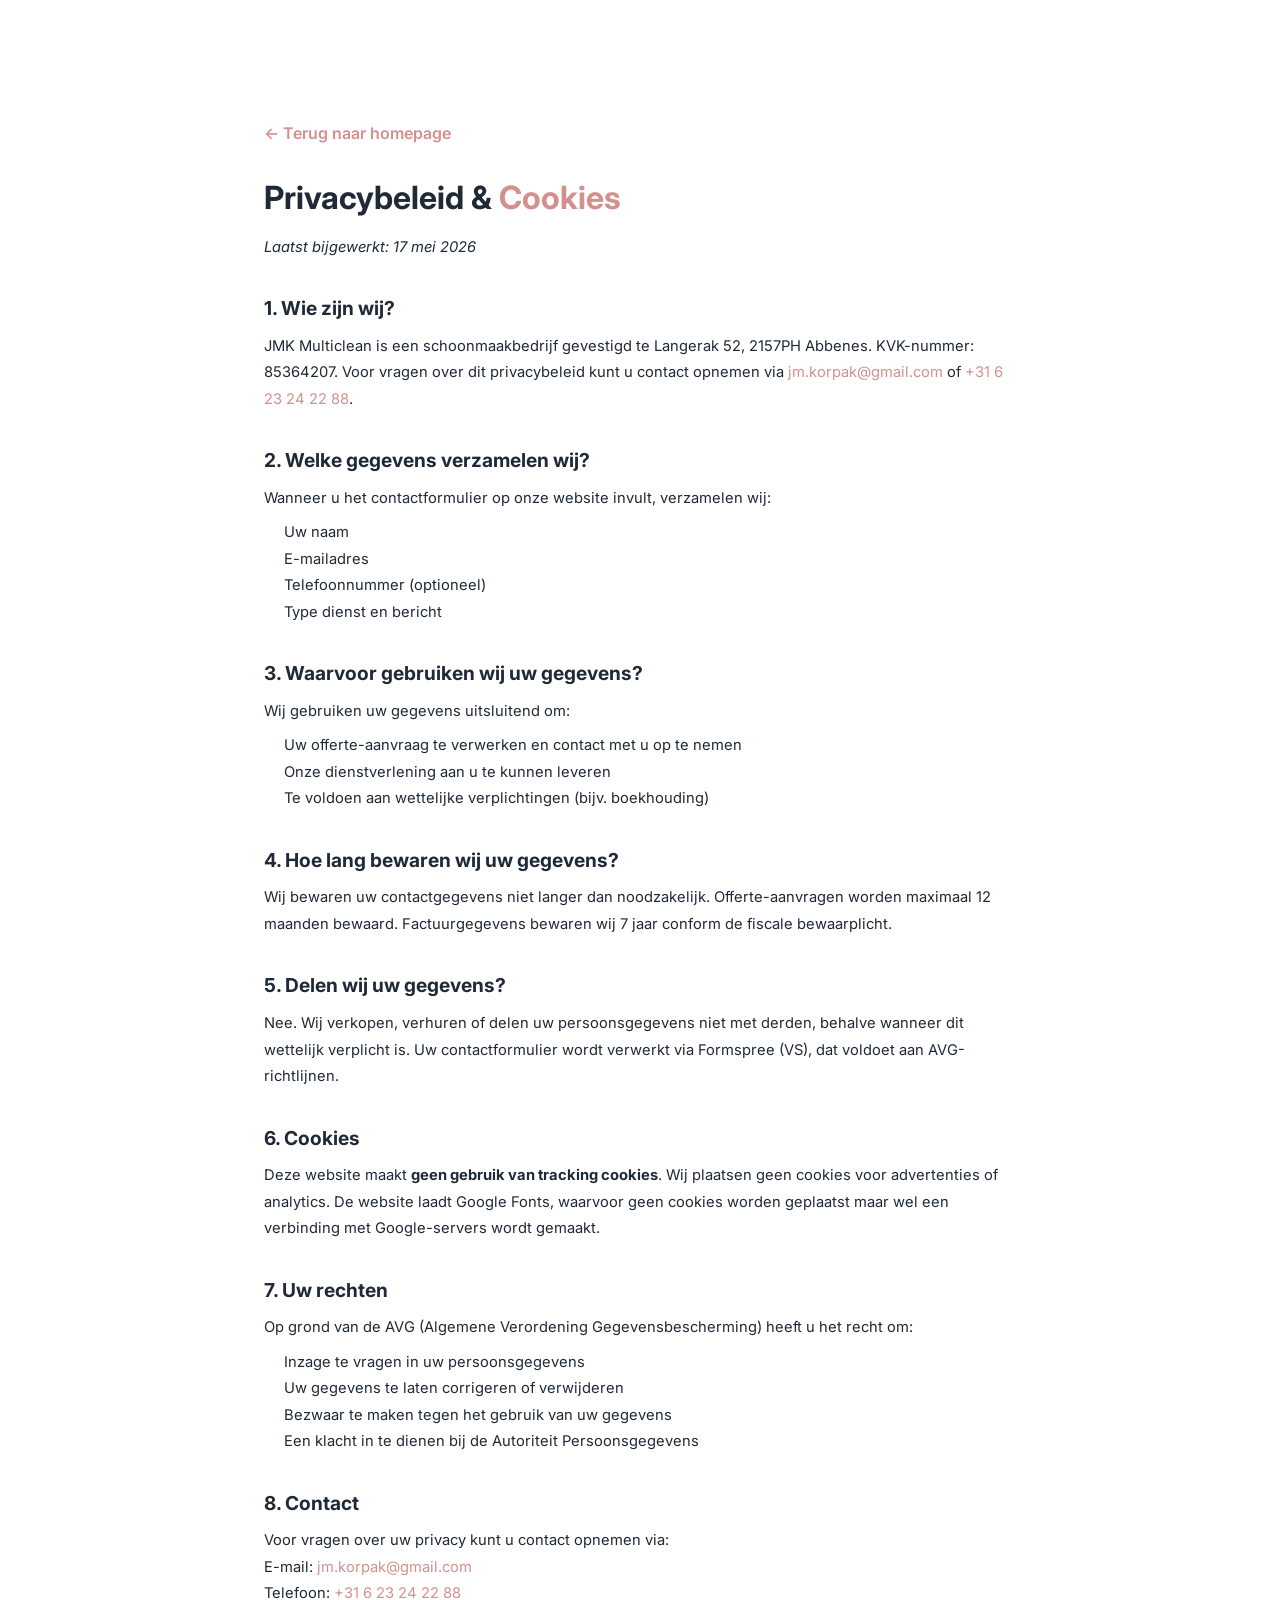
==== privacy.html @ e0b8c44c "Major update: Formspree form, pricing packages, FAQ, privacy page, WebP images, social media templat" ====
<!DOCTYPE html>
<html lang="nl">
<head>
    <meta charset="UTF-8">
    <meta name="viewport" content="width=device-width, initial-scale=1.0">
    <title>Privacy & Cookies | JMK Multiclean</title>
    <meta name="description" content="Privacybeleid en cookieverklaring van JMK Multiclean. Lees hoe wij omgaan met uw persoonsgegevens.">
    <meta name="robots" content="noindex">
    <link rel="icon" type="image/png" href="images/logo.png">
    <link rel="preconnect" href="https://fonts.googleapis.com">
    <link rel="preconnect" href="https://fonts.gstatic.com" crossorigin>
    <link href="https://fonts.googleapis.com/css2?family=Inter:wght@300;400;500;600;700;800&display=swap" rel="stylesheet">
    <link rel="stylesheet" href="styles.css">
    <style>
        .privacy-page { max-width: 800px; margin: 0 auto; padding: 120px 24px 80px; }
        .privacy-page h1 { font-size: 2rem; margin-bottom: 8px; }
        .privacy-page h2 { font-size: 1.2rem; margin-top: 32px; margin-bottom: 8px; color: var(--gray-800); }
        .privacy-page p, .privacy-page li { color: var(--gray-600); line-height: 1.8; font-size: 0.92rem; }
        .privacy-page ul { padding-left: 20px; margin: 8px 0; }
        .privacy-page a { color: var(--pink); }
        .privacy-back { display: inline-flex; align-items: center; gap: 8px; color: var(--pink); text-decoration: none; font-weight: 600; margin-bottom: 24px; }
    </style>
</head>
<body>
    <div class="privacy-page">
        <a href="index.html" class="privacy-back">← Terug naar homepage</a>
        <h1>Privacybeleid & <span class="accent">Cookies</span></h1>
        <p><em>Laatst bijgewerkt: 17 mei 2026</em></p>

        <h2>1. Wie zijn wij?</h2>
        <p>JMK Multiclean is een schoonmaakbedrijf gevestigd te Langerak 52, 2157PH Abbenes. KVK-nummer: 85364207. Voor vragen over dit privacybeleid kunt u contact opnemen via <a href="mailto:jm.korpak@gmail.com">jm.korpak@gmail.com</a> of <a href="tel:+31623242288">+31 6 23 24 22 88</a>.</p>

        <h2>2. Welke gegevens verzamelen wij?</h2>
        <p>Wanneer u het contactformulier op onze website invult, verzamelen wij:</p>
        <ul>
            <li>Uw naam</li>
            <li>E-mailadres</li>
            <li>Telefoonnummer (optioneel)</li>
            <li>Type dienst en bericht</li>
        </ul>

        <h2>3. Waarvoor gebruiken wij uw gegevens?</h2>
        <p>Wij gebruiken uw gegevens uitsluitend om:</p>
        <ul>
            <li>Uw offerte-aanvraag te verwerken en contact met u op te nemen</li>
            <li>Onze dienstverlening aan u te kunnen leveren</li>
            <li>Te voldoen aan wettelijke verplichtingen (bijv. boekhouding)</li>
        </ul>

        <h2>4. Hoe lang bewaren wij uw gegevens?</h2>
        <p>Wij bewaren uw contactgegevens niet langer dan noodzakelijk. Offerte-aanvragen worden maximaal 12 maanden bewaard. Factuurgegevens bewaren wij 7 jaar conform de fiscale bewaarplicht.</p>

        <h2>5. Delen wij uw gegevens?</h2>
        <p>Nee. Wij verkopen, verhuren of delen uw persoonsgegevens niet met derden, behalve wanneer dit wettelijk verplicht is. Uw contactformulier wordt verwerkt via Formspree (VS), dat voldoet aan AVG-richtlijnen.</p>

        <h2>6. Cookies</h2>
        <p>Deze website maakt <strong>geen gebruik van tracking cookies</strong>. Wij plaatsen geen cookies voor advertenties of analytics. De website laadt Google Fonts, waarvoor geen cookies worden geplaatst maar wel een verbinding met Google-servers wordt gemaakt.</p>

        <h2>7. Uw rechten</h2>
        <p>Op grond van de AVG (Algemene Verordening Gegevensbescherming) heeft u het recht om:</p>
        <ul>
            <li>Inzage te vragen in uw persoonsgegevens</li>
            <li>Uw gegevens te laten corrigeren of verwijderen</li>
            <li>Bezwaar te maken tegen het gebruik van uw gegevens</li>
            <li>Een klacht in te dienen bij de Autoriteit Persoonsgegevens</li>
        </ul>

        <h2>8. Contact</h2>
        <p>Voor vragen over uw privacy kunt u contact opnemen via:<br>
        E-mail: <a href="mailto:jm.korpak@gmail.com">jm.korpak@gmail.com</a><br>
        Telefoon: <a href="tel:+31623242288">+31 6 23 24 22 88</a></p>
    </div>
</body>
</html>
---- styles.css ----
/* ===== DESIGN TOKENS ===== */
:root {
    --pink: #D4908F;
    --pink-light: #F2D0CF;
    --pink-dark: #B8706F;
    --magenta: #C0627E;
    --white: #FFFFFF;
    --gray-50: #F9FAFB;
    --gray-100: #F3F4F6;
    --gray-200: #E5E7EB;
    --gray-300: #D1D5DB;
    --gray-500: #6B7280;
    --gray-700: #374151;
    --gray-800: #1F2937;
    --gray-900: #111827;
    --gradient: linear-gradient(135deg, var(--pink) 0%, var(--magenta) 100%);
    --shadow-sm: 0 1px 3px rgba(0,0,0,0.08);
    --shadow-md: 0 4px 20px rgba(0,0,0,0.08);
    --shadow-lg: 0 10px 40px rgba(0,0,0,0.12);
    --shadow-pink: 0 8px 30px rgba(212,144,143,0.3);
    --radius-sm: 8px;
    --radius-md: 12px;
    --radius-lg: 20px;
    --radius-xl: 28px;
    --transition: 0.3s cubic-bezier(0.4, 0, 0.2, 1);
}

/* ===== RESET & BASE ===== */
*, *::before, *::after { margin: 0; padding: 0; box-sizing: border-box; }
html { scroll-behavior: smooth; scroll-padding-top: 80px; }
body {
    font-family: 'Inter', -apple-system, sans-serif;
    color: var(--gray-800);
    background: var(--white);
    line-height: 1.7;
    overflow-x: hidden;
}
a { text-decoration: none; color: inherit; transition: var(--transition); }
img { max-width: 100%; height: auto; display: block; }
ul { list-style: none; }

.container { max-width: 1200px; margin: 0 auto; padding: 0 24px; }
.accent { color: var(--pink); }
.gradient-text {
    background: var(--gradient);
    -webkit-background-clip: text;
    -webkit-text-fill-color: transparent;
    background-clip: text;
}

/* ===== NAVBAR ===== */
.navbar {
    position: fixed; top: 0; left: 0; right: 0; z-index: 1000;
    padding: 16px 0;
    background: rgba(255,255,255,0.85);
    backdrop-filter: blur(20px);
    -webkit-backdrop-filter: blur(20px);
    border-bottom: 1px solid transparent;
    transition: var(--transition);
}
.navbar.scrolled {
    padding: 10px 0;
    border-bottom-color: var(--gray-200);
    box-shadow: var(--shadow-sm);
}
.nav-container { display: flex; align-items: center; justify-content: space-between; }
.nav-logo { display: flex; align-items: center; gap: 10px; font-weight: 700; font-size: 1.25rem; }
.nav-logo-img { width: 40px; height: 40px; border-radius: 50%; object-fit: cover; }
.nav-menu { display: flex; align-items: center; gap: 8px; }
.nav-link {
    padding: 8px 16px; border-radius: var(--radius-sm);
    font-size: 0.9rem; font-weight: 500; color: var(--gray-700);
    transition: var(--transition);
}
.nav-link:hover { color: var(--pink); background: var(--gray-50); }
.nav-cta {
    background: var(--gradient) !important; color: var(--white) !important;
    border-radius: var(--radius-xl) !important; padding: 10px 24px !important;
    font-weight: 600 !important;
}
.nav-cta:hover { box-shadow: var(--shadow-pink); transform: translateY(-1px); }
.nav-toggle { display: none; flex-direction: column; gap: 5px; background: none; border: none; cursor: pointer; padding: 4px; }
.nav-toggle span { display: block; width: 24px; height: 2px; background: var(--gray-800); border-radius: 2px; transition: var(--transition); }

/* ===== BUTTONS ===== */
.btn {
    display: inline-flex; align-items: center; gap: 8px;
    padding: 12px 28px; border-radius: var(--radius-xl);
    font-weight: 600; font-size: 0.95rem; border: none; cursor: pointer;
    transition: var(--transition); font-family: inherit;
}
.btn-primary { background: var(--gradient); color: var(--white); }
.btn-primary:hover { box-shadow: var(--shadow-pink); transform: translateY(-2px); }
.btn-outline {
    background: rgba(255,255,255,0.15); color: var(--white);
    border: 2px solid rgba(255,255,255,0.4);
    backdrop-filter: blur(10px);
}
.btn-outline:hover { background: var(--white); color: var(--gray-800); }
.btn-lg { padding: 16px 36px; font-size: 1rem; }
.btn-full { width: 100%; justify-content: center; }

/* ===== HERO ===== */
.hero {
    position: relative; min-height: 100vh;
    display: flex; align-items: center; justify-content: center;
    background: url('images/hero-bg.png') center/cover no-repeat;
    overflow: hidden;
}
.hero-overlay {
    position: absolute; inset: 0;
    background: linear-gradient(135deg, rgba(17,24,39,0.85) 0%, rgba(31,41,55,0.7) 50%, rgba(192,98,126,0.4) 100%);
}
.hero-particles { position: absolute; inset: 0; pointer-events: none; }
.hero-content { position: relative; z-index: 2; text-align: center; padding: 120px 0 80px; }
.hero-badge {
    display: inline-flex; align-items: center; gap: 8px;
    padding: 8px 20px; border-radius: var(--radius-xl);
    background: rgba(255,255,255,0.1); backdrop-filter: blur(10px);
    border: 1px solid rgba(255,255,255,0.2);
    color: var(--pink-light); font-size: 0.85rem; font-weight: 500;
    margin-bottom: 24px;
    animation: fadeInDown 0.8s ease;
}
.hero-title {
    font-size: clamp(2.5rem, 6vw, 4.5rem); font-weight: 800;
    color: var(--white); line-height: 1.15; margin-bottom: 24px;
    animation: fadeInUp 0.8s ease 0.2s both;
}
.hero-subtitle {
    font-size: clamp(1rem, 2vw, 1.2rem); color: rgba(255,255,255,0.8);
    max-width: 600px; margin: 0 auto 40px; line-height: 1.8;
    animation: fadeInUp 0.8s ease 0.4s both;
}
.hero-buttons {
    display: flex; gap: 16px; justify-content: center; flex-wrap: wrap;
    animation: fadeInUp 0.8s ease 0.6s both;
}
.hero-stats {
    display: flex; justify-content: center; align-items: center; gap: 32px;
    margin-top: 60px; animation: fadeInUp 0.8s ease 0.8s both;
}
.hero-stat { text-align: center; color: var(--white); display: flex; flex-direction: column; align-items: center; gap: 8px; }
.hero-stat-icon { stroke: var(--pink-light); }
.hero-stat-number { font-size: 2rem; font-weight: 800; color: var(--pink-light); }
.hero-stat-label { display: block; font-size: 0.8rem; color: rgba(255,255,255,0.7); font-weight: 500; letter-spacing: 0.5px; }
.hero-stat-divider { width: 1px; height: 40px; background: rgba(255,255,255,0.2); }
.hero-scroll {
    position: absolute; bottom: 32px; left: 50%; transform: translateX(-50%); z-index: 2;
}
.scroll-indicator {
    width: 28px; height: 44px; border: 2px solid rgba(255,255,255,0.3);
    border-radius: 14px; display: flex; justify-content: center; padding-top: 8px;
}
.scroll-dot {
    width: 4px; height: 8px; background: var(--pink-light); border-radius: 2px;
    animation: scrollBounce 2s infinite;
}

/* ===== SECTIONS ===== */
.section { padding: 100px 0; }
.section-light { background: var(--white); }
.section-gray { background: var(--gray-50); }
.section-dark { background: var(--gray-900); }
.section-header { text-align: center; max-width: 640px; margin: 0 auto 64px; }
.section-label {
    display: inline-block; font-size: 0.8rem; font-weight: 600;
    text-transform: uppercase; letter-spacing: 2px; color: var(--pink);
    margin-bottom: 12px;
}
.section-label-light { color: var(--pink-light); }
.section-title { font-size: clamp(1.8rem, 4vw, 2.8rem); font-weight: 800; line-height: 1.2; margin-bottom: 16px; }
.section-title-light { color: var(--white); }
.section-subtitle { font-size: 1.05rem; color: var(--gray-500); line-height: 1.8; }
.section-text { font-size: 1.05rem; color: var(--gray-500); line-height: 1.8; margin-bottom: 20px; }

/* ===== ABOUT ===== */
.about-grid { display: grid; grid-template-columns: 1fr 1fr; gap: 64px; align-items: center; }
.about-image { position: relative; border-radius: var(--radius-lg); overflow: hidden; }
.about-image img { width: 100%; height: 400px; object-fit: cover; }
.about-image-badge {
    position: absolute; bottom: -20px; right: -20px;
    background: var(--gradient); color: var(--white);
    padding: 20px 24px; border-radius: var(--radius-md);
    text-align: center; box-shadow: var(--shadow-pink);
}
.badge-number { display: block; font-size: 2rem; font-weight: 800; line-height: 1; }
.badge-text { font-size: 0.75rem; font-weight: 500; opacity: 0.9; }
.about-features { display: grid; grid-template-columns: 1fr 1fr; gap: 12px; margin-top: 24px; }
.about-feature {
    display: flex; align-items: center; gap: 10px;
    padding: 10px 14px; border-radius: var(--radius-sm);
    background: var(--gray-50); font-size: 0.9rem; font-weight: 500;
}
.about-feature-icon {
    width: 24px; height: 24px; border-radius: 50%;
    background: var(--gradient); color: var(--white);
    display: flex; align-items: center; justify-content: center;
    font-size: 0.7rem; flex-shrink: 0;
}

/* ===== SERVICES ===== */
.services-grid { display: grid; grid-template-columns: repeat(3, 1fr); gap: 24px; }
.service-card {
    background: var(--white); padding: 36px 28px; border-radius: var(--radius-lg);
    border: 1px solid var(--gray-200); transition: var(--transition);
    position: relative; overflow: hidden; cursor: pointer;
}
.service-card::before {
    content: ''; position: absolute; top: 0; left: 0; right: 0; height: 3px;
    background: var(--gradient); transform: scaleX(0); transition: var(--transition);
    transform-origin: left;
}
.service-card:hover { transform: translateY(-6px); box-shadow: var(--shadow-lg); border-color: var(--pink-light); }
.service-card:hover::before { transform: scaleX(1); }
.service-icon { font-size: 2.5rem; margin-bottom: 20px; }
.service-icon-wrap {
    width: 56px; height: 56px; border-radius: var(--radius-md);
    background: rgba(212,144,143,0.1); display: flex; align-items: center;
    justify-content: center; margin-bottom: 20px; transition: var(--transition);
}
.service-card:hover .service-icon-wrap { background: rgba(212,144,143,0.2); }
.service-title { font-size: 1.15rem; font-weight: 700; margin-bottom: 12px; }
.service-desc { font-size: 0.9rem; color: var(--gray-500); line-height: 1.7; margin-bottom: 16px; }
.service-link {
    font-size: 0.85rem; font-weight: 600; color: var(--pink);
    transition: var(--transition); display: inline-flex; align-items: center; gap: 4px;
}
.service-link:hover { color: var(--magenta); gap: 8px; }
.service-arrow {
    position: absolute; bottom: 20px; right: 20px;
    font-size: 1.2rem; color: var(--pink); opacity: 0;
    transition: var(--transition); transform: translateX(-8px);
}
.service-card:hover .service-arrow { opacity: 1; transform: translateX(0); }

/* ===== BENEFITS ===== */
.benefits-grid { display: grid; grid-template-columns: repeat(4, 1fr); gap: 24px; }
.benefit-card {
    background: rgba(255,255,255,0.05); border: 1px solid rgba(255,255,255,0.1);
    padding: 36px 28px; border-radius: var(--radius-lg);
    transition: var(--transition);
}
.benefit-card:hover { background: rgba(255,255,255,0.08); transform: translateY(-4px); border-color: var(--pink); }
.benefit-number { font-size: 3rem; font-weight: 800; color: var(--pink); opacity: 0.4; line-height: 1; margin-bottom: 16px; }
.benefit-card:hover .benefit-number { opacity: 1; }
.benefit-title { font-size: 1.15rem; font-weight: 700; color: var(--white); margin-bottom: 12px; }
.benefit-desc { font-size: 0.9rem; color: rgba(255,255,255,0.6); line-height: 1.7; }
.benefits-quote {
    text-align: center; margin-top: 56px; padding: 40px;
    border-left: 3px solid var(--pink); background: rgba(255,255,255,0.03);
    border-radius: 0 var(--radius-md) var(--radius-md) 0;
}
.benefits-quote blockquote { font-size: 1.1rem; color: rgba(255,255,255,0.7); font-style: italic; line-height: 1.8; }

/* ===== TESTIMONIALS ===== */
.testimonials-grid { display: grid; grid-template-columns: repeat(3, 1fr); gap: 24px; }
.testimonial-card {
    background: var(--white); padding: 32px; border-radius: var(--radius-lg);
    border: 1px solid var(--gray-200); transition: var(--transition);
    display: flex; flex-direction: column; gap: 20px;
}
.testimonial-card:hover { transform: translateY(-4px); box-shadow: var(--shadow-md); border-color: var(--pink-light); }
.testimonial-stars { display: flex; gap: 2px; }
.testimonial-text { font-size: 0.95rem; color: var(--gray-700); line-height: 1.8; font-style: italic; flex: 1; }
.testimonial-author { display: flex; align-items: center; gap: 12px; }
.testimonial-avatar {
    width: 44px; height: 44px; border-radius: 50%; background: var(--gradient);
    color: var(--white); display: flex; align-items: center; justify-content: center;
    font-weight: 700; font-size: 0.85rem; flex-shrink: 0;
}
.testimonial-name { display: block; font-weight: 700; font-size: 0.9rem; color: var(--gray-800); }
.testimonial-role { display: block; font-size: 0.8rem; color: var(--gray-500); }

/* ===== B2B BANNER ===== */
.b2b-banner {
    background: var(--gradient); padding: 48px 0;
}
.b2b-container { display: flex; align-items: center; justify-content: space-between; gap: 32px; }
.b2b-content h3 { color: var(--white); font-size: 1.3rem; font-weight: 700; margin-bottom: 8px; }
.b2b-content p { color: rgba(255,255,255,0.85); font-size: 0.95rem; max-width: 600px; }
.b2b-banner .btn { background: var(--white); color: var(--gray-800); font-weight: 700; white-space: nowrap; }
.b2b-banner .btn:hover { box-shadow: var(--shadow-lg); transform: translateY(-2px); }

/* ===== SERVICE AREA BADGE ===== */
.service-area-badge {
    display: flex; align-items: center; gap: 10px; margin-top: 24px;
    padding: 14px 18px; border-radius: var(--radius-sm);
    background: rgba(212,144,143,0.08); border: 1px solid rgba(212,144,143,0.2);
    font-size: 0.85rem; color: var(--gray-700); line-height: 1.5;
}
.service-area-badge svg { flex-shrink: 0; }

/* ===== EXTRA SERVICES ===== */
.extra-services-grid { display: grid; grid-template-columns: repeat(2, 1fr); gap: 16px; }
.extra-service-card {
    display: flex; align-items: flex-start; gap: 16px;
    padding: 20px 24px; border-radius: var(--radius-md);
    background: var(--white); border: 1px solid var(--gray-200);
    transition: var(--transition);
}
.extra-service-card:hover { border-color: var(--pink-light); box-shadow: var(--shadow-sm); transform: translateY(-2px); }
.extra-service-icon {
    width: 44px; height: 44px; min-width: 44px;
    background: rgba(212,144,143,0.1); border-radius: var(--radius-sm);
    display: flex; align-items: center; justify-content: center;
}
.extra-service-title { font-size: 0.95rem; font-weight: 700; color: var(--gray-800); margin-bottom: 4px; }
.extra-service-desc { font-size: 0.82rem; color: var(--gray-600); line-height: 1.6; }
.extra-services-cta {
    text-align: center; margin-top: 40px;
    padding: 32px; background: rgba(212,144,143,0.06);
    border-radius: var(--radius-lg); border: 1px dashed rgba(212,144,143,0.3);
}
.extra-services-cta p { margin-bottom: 16px; color: var(--gray-700); font-size: 0.95rem; }

/* ===== PRICING ===== */
.pricing-grid { display: grid; grid-template-columns: repeat(3, 1fr); gap: 24px; align-items: start; }
.pricing-card {
    background: var(--white); border: 1px solid var(--gray-200); border-radius: var(--radius-lg);
    padding: 32px 28px; text-align: center; position: relative; transition: var(--transition);
}
.pricing-card:hover { transform: translateY(-4px); box-shadow: var(--shadow-lg); }
.pricing-card-popular { border: 2px solid var(--pink); box-shadow: var(--shadow-md); transform: scale(1.03); }
.pricing-card-popular:hover { transform: scale(1.03) translateY(-4px); }
.pricing-badge {
    position: absolute; top: -14px; left: 50%; transform: translateX(-50%);
    background: var(--gradient); color: white; padding: 6px 20px; border-radius: 20px;
    font-size: 0.75rem; font-weight: 700; text-transform: uppercase; letter-spacing: 0.5px;
}
.pricing-header h3 { font-size: 1.3rem; font-weight: 800; margin-bottom: 4px; }
.pricing-desc { color: var(--gray-500); font-size: 0.85rem; }
.pricing-price { margin: 24px 0; }
.pricing-amount { font-size: 2.8rem; font-weight: 800; color: var(--gray-800); }
.pricing-period { display: block; color: var(--gray-500); font-size: 0.82rem; margin-top: 2px; }
.pricing-features { list-style: none; text-align: left; margin: 24px 0; }
.pricing-features li { padding: 8px 0; font-size: 0.88rem; color: var(--gray-700); border-bottom: 1px solid var(--gray-100); }
.pricing-features li:last-child { border-bottom: none; }
.pricing-example {
    background: rgba(212,144,143,0.08); padding: 12px; border-radius: var(--radius-sm);
    font-size: 0.82rem; color: var(--gray-600); margin-bottom: 20px;
}
.pricing-card .btn { width: 100%; justify-content: center; }

/* ===== FAQ ===== */
.faq-grid { max-width: 800px; margin: 0 auto; }
.faq-item { border-bottom: 1px solid var(--gray-200); }
.faq-question {
    width: 100%; display: flex; justify-content: space-between; align-items: center;
    padding: 20px 0; background: none; border: none; cursor: pointer;
    font-size: 1rem; font-weight: 600; color: var(--gray-800); text-align: left;
    font-family: inherit; transition: var(--transition);
}
.faq-question:hover { color: var(--pink); }
.faq-question svg { flex-shrink: 0; transition: transform 0.3s ease; }
.faq-item.active .faq-question svg { transform: rotate(180deg); }
.faq-answer { max-height: 0; overflow: hidden; transition: max-height 0.3s ease, padding 0.3s ease; }
.faq-item.active .faq-answer { max-height: 200px; padding-bottom: 20px; }
.faq-answer p { color: var(--gray-600); font-size: 0.9rem; line-height: 1.7; }

/* ===== PROCESS ===== */
.process-grid { display: grid; grid-template-columns: repeat(4, 1fr); gap: 24px; position: relative; }
.process-step { text-align: center; position: relative; padding: 0 12px; }
.process-step-number {
    width: 64px; height: 64px; margin: 0 auto 24px;
    background: var(--gradient); color: var(--white);
    border-radius: 50%; display: flex; align-items: center; justify-content: center;
    font-size: 1.5rem; font-weight: 800; position: relative; z-index: 2;
    box-shadow: var(--shadow-pink);
}
.process-step-connector {
    position: absolute; top: 32px; left: calc(50% + 32px); right: calc(-50% + 32px);
    height: 2px; background: var(--pink-light); z-index: 1;
}
.process-step:last-child .process-step-connector { display: none; }
.process-step-title { font-size: 1.1rem; font-weight: 700; margin-bottom: 8px; }
.process-step-desc { font-size: 0.9rem; color: var(--gray-500); line-height: 1.7; }

/* ===== CONTACT ===== */
.contact-grid { display: grid; grid-template-columns: 1fr 1.2fr; gap: 48px; align-items: start; }
.contact-info-card {
    background: var(--white); padding: 36px; border-radius: var(--radius-lg);
    border: 1px solid var(--gray-200); box-shadow: var(--shadow-sm);
}
.contact-info-card h3 { font-size: 1.3rem; font-weight: 700; margin-bottom: 24px; }
.contact-item { display: flex; align-items: center; gap: 16px; padding: 14px 0; border-bottom: 1px solid var(--gray-100); }
.contact-item:last-child { border-bottom: none; }
.contact-item-icon { font-size: 1.3rem; }
.contact-item-label { display: block; font-size: 0.75rem; color: var(--gray-500); text-transform: uppercase; letter-spacing: 1px; }
.contact-item-value { font-weight: 600; font-size: 0.95rem; color: var(--gray-800); }
a.contact-item-value:hover { color: var(--pink); }
.trust-badges { display: grid; grid-template-columns: repeat(3, 1fr); gap: 12px; margin-top: 24px; }
.trust-badge {
    display: flex; flex-direction: column; align-items: center; gap: 6px;
    padding: 16px 8px; background: var(--white); border-radius: var(--radius-md);
    border: 1px solid var(--gray-200); font-size: 0.8rem; font-weight: 600; text-align: center;
}
.trust-badge svg { flex-shrink: 0; }
.trust-badge-icon { font-size: 1.5rem; }

/* ===== FORM ===== */
.contact-form {
    background: var(--white); padding: 40px; border-radius: var(--radius-lg);
    border: 1px solid var(--gray-200); box-shadow: var(--shadow-md);
}
.form-row { display: grid; grid-template-columns: 1fr 1fr; gap: 16px; }
.form-group { margin-bottom: 20px; }
.form-group label { display: block; font-size: 0.85rem; font-weight: 600; margin-bottom: 6px; color: var(--gray-700); }
.form-group input, .form-group select, .form-group textarea {
    width: 100%; padding: 14px 16px; border: 1.5px solid var(--gray-200);
    border-radius: var(--radius-sm); font-family: inherit; font-size: 0.95rem;
    transition: var(--transition); background: var(--gray-50); color: var(--gray-800);
}
.form-group input:focus, .form-group select:focus, .form-group textarea:focus {
    outline: none; border-color: var(--pink); box-shadow: 0 0 0 4px rgba(212,144,143,0.15);
    background: var(--white);
}
.form-group textarea { resize: vertical; min-height: 120px; }

/* ===== FOOTER ===== */
.footer { background: var(--gray-900); color: rgba(255,255,255,0.7); padding: 80px 0 0; }
.footer-grid { display: grid; grid-template-columns: 1.5fr 1fr 1fr 1fr; gap: 48px; padding-bottom: 48px; }
.footer-logo { display: flex; align-items: center; gap: 10px; font-size: 1.2rem; font-weight: 700; color: var(--white); margin-bottom: 16px; }
.footer-logo-img { width: 36px; height: 36px; border-radius: 50%; object-fit: cover; }
.footer-desc { font-size: 0.9rem; line-height: 1.7; }
.footer-links h4 { color: var(--white); font-size: 0.95rem; margin-bottom: 20px; }
.footer-links li { margin-bottom: 10px; }
.footer-links a { font-size: 0.9rem; transition: var(--transition); }
.footer-links a:hover { color: var(--pink-light); }
.footer-bottom {
    border-top: 1px solid rgba(255,255,255,0.1);
    padding: 24px 0; text-align: center; font-size: 0.85rem;
}

/* ===== MODAL ===== */
.modal-overlay {
    position: fixed; inset: 0; z-index: 9999;
    background: rgba(0,0,0,0.5); backdrop-filter: blur(8px);
    display: flex; align-items: center; justify-content: center;
    opacity: 0; pointer-events: none; transition: var(--transition);
}
.modal-overlay.active { opacity: 1; pointer-events: all; }
.modal {
    background: var(--white); padding: 48px; border-radius: var(--radius-lg);
    text-align: center; max-width: 400px; transform: scale(0.9); transition: var(--transition);
}
.modal-overlay.active .modal { transform: scale(1); }
.modal-icon { font-size: 3rem; margin-bottom: 16px; }
.modal h3 { font-size: 1.3rem; margin-bottom: 8px; }
.modal p { color: var(--gray-500); margin-bottom: 24px; }

/* ===== ANIMATIONS ===== */
@keyframes fadeInUp { from { opacity: 0; transform: translateY(30px); } to { opacity: 1; transform: translateY(0); } }
@keyframes fadeInDown { from { opacity: 0; transform: translateY(-20px); } to { opacity: 1; transform: translateY(0); } }
@keyframes scrollBounce { 0%, 100% { transform: translateY(0); opacity: 1; } 50% { transform: translateY(12px); opacity: 0.3; } }

.reveal-up, .reveal-left, .reveal-right { opacity: 0; transition: all 0.8s cubic-bezier(0.4, 0, 0.2, 1); }
.reveal-up { transform: translateY(40px); }
.reveal-left { transform: translateX(-40px); }
.reveal-right { transform: translateX(40px); }
.reveal-up.visible, .reveal-left.visible, .reveal-right.visible { opacity: 1; transform: translate(0); }

/* ===== RESPONSIVE ===== */
@media (max-width: 1024px) {
    .services-grid { grid-template-columns: repeat(2, 1fr); }
    .testimonials-grid { grid-template-columns: repeat(2, 1fr); }
    .benefits-grid { grid-template-columns: repeat(2, 1fr); }
    .process-grid { grid-template-columns: repeat(2, 1fr); }
    .process-step-connector { display: none; }
    .footer-grid { grid-template-columns: 1fr 1fr; }
}
@media (max-width: 768px) {
    .nav-menu {
        position: fixed; top: 0; right: -100%; width: 280px; height: 100vh;
        background: var(--white); flex-direction: column; padding: 80px 32px 32px;
        box-shadow: var(--shadow-lg); transition: var(--transition);
        align-items: stretch;
    }
    .nav-menu.active { right: 0; }
    .nav-toggle { display: flex; z-index: 1001; }
    .nav-toggle.active span:nth-child(1) { transform: rotate(45deg) translate(5px, 5px); }
    .nav-toggle.active span:nth-child(2) { opacity: 0; }
    .nav-toggle.active span:nth-child(3) { transform: rotate(-45deg) translate(5px, -5px); }
    .nav-cta { text-align: center; }
    .about-grid { grid-template-columns: 1fr; gap: 40px; }
    .services-grid { grid-template-columns: 1fr; }
    .extra-services-grid { grid-template-columns: 1fr; }
    .testimonials-grid { grid-template-columns: 1fr; }
    .pricing-grid { grid-template-columns: 1fr; }
    .pricing-card-popular { transform: none; }
    .pricing-card-popular:hover { transform: translateY(-4px); }
    .benefits-grid { grid-template-columns: 1fr; }
    .process-grid { grid-template-columns: 1fr; gap: 40px; }
    .contact-grid { grid-template-columns: 1fr; }
    .form-row { grid-template-columns: 1fr; }
    .footer-grid { grid-template-columns: 1fr; gap: 32px; }
    .hero-stats { flex-direction: column; gap: 16px; }
    .hero-stat-divider { width: 40px; height: 1px; }
    .about-features { grid-template-columns: 1fr; }
    .trust-badges { grid-template-columns: 1fr; }
    .b2b-container { flex-direction: column; text-align: center; }
    .b2b-content p { margin: 0 auto; }
    .section { padding: 64px 0; }
    .about-image-badge { bottom: 16px; right: 16px; }
}

/* ===== WHATSAPP FLOAT ===== */
.whatsapp-float {
    position: fixed; bottom: 28px; right: 28px; z-index: 999;
    width: 60px; height: 60px; border-radius: 50%;
    background: #25D366; color: white;
    display: flex; align-items: center; justify-content: center;
    box-shadow: 0 4px 20px rgba(37,211,102,0.4);
    transition: var(--transition);
    animation: whatsappPulse 2s infinite;
}
.whatsapp-float:hover { transform: scale(1.1); box-shadow: 0 6px 28px rgba(37,211,102,0.5); }
@keyframes whatsappPulse {
    0%, 100% { box-shadow: 0 4px 20px rgba(37,211,102,0.4); }
    50% { box-shadow: 0 4px 30px rgba(37,211,102,0.6); }
}
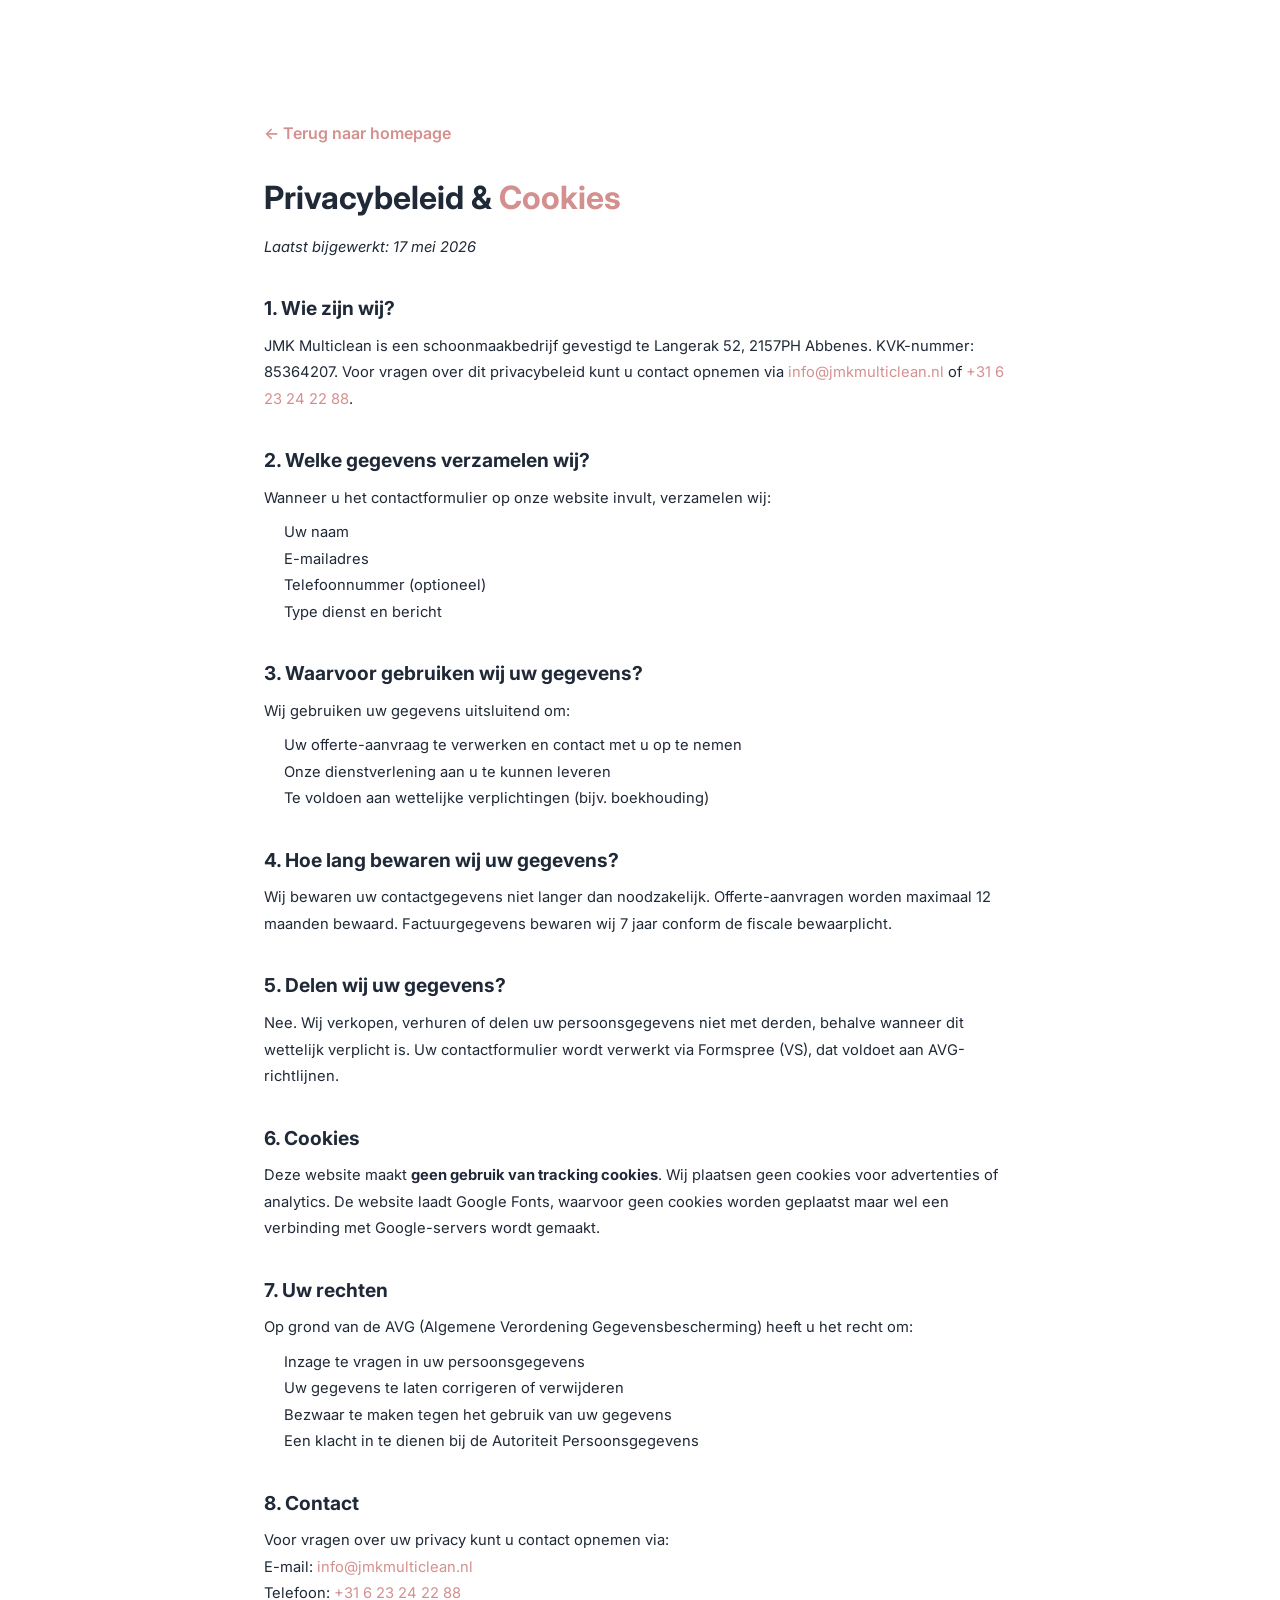
==== commit ef228e8f: "Update email everywhere: jm.korpak@gmail.com → info@jmkmulticlean.nl" ====
--- a/privacy.html
+++ b/privacy.html
@@ -28,7 +28,7 @@
         <p><em>Laatst bijgewerkt: 17 mei 2026</em></p>
 
         <h2>1. Wie zijn wij?</h2>
-        <p>JMK Multiclean is een schoonmaakbedrijf gevestigd te Langerak 52, 2157PH Abbenes. KVK-nummer: 85364207. Voor vragen over dit privacybeleid kunt u contact opnemen via <a href="mailto:jm.korpak@gmail.com">jm.korpak@gmail.com</a> of <a href="tel:+31623242288">+31 6 23 24 22 88</a>.</p>
+        <p>JMK Multiclean is een schoonmaakbedrijf gevestigd te Langerak 52, 2157PH Abbenes. KVK-nummer: 85364207. Voor vragen over dit privacybeleid kunt u contact opnemen via <a href="mailto:info@jmkmulticlean.nl">info@jmkmulticlean.nl</a> of <a href="tel:+31623242288">+31 6 23 24 22 88</a>.</p>
 
         <h2>2. Welke gegevens verzamelen wij?</h2>
         <p>Wanneer u het contactformulier op onze website invult, verzamelen wij:</p>
@@ -67,7 +67,7 @@
 
         <h2>8. Contact</h2>
         <p>Voor vragen over uw privacy kunt u contact opnemen via:<br>
-        E-mail: <a href="mailto:jm.korpak@gmail.com">jm.korpak@gmail.com</a><br>
+        E-mail: <a href="mailto:info@jmkmulticlean.nl">info@jmkmulticlean.nl</a><br>
         Telefoon: <a href="tel:+31623242288">+31 6 23 24 22 88</a></p>
     </div>
 </body>
